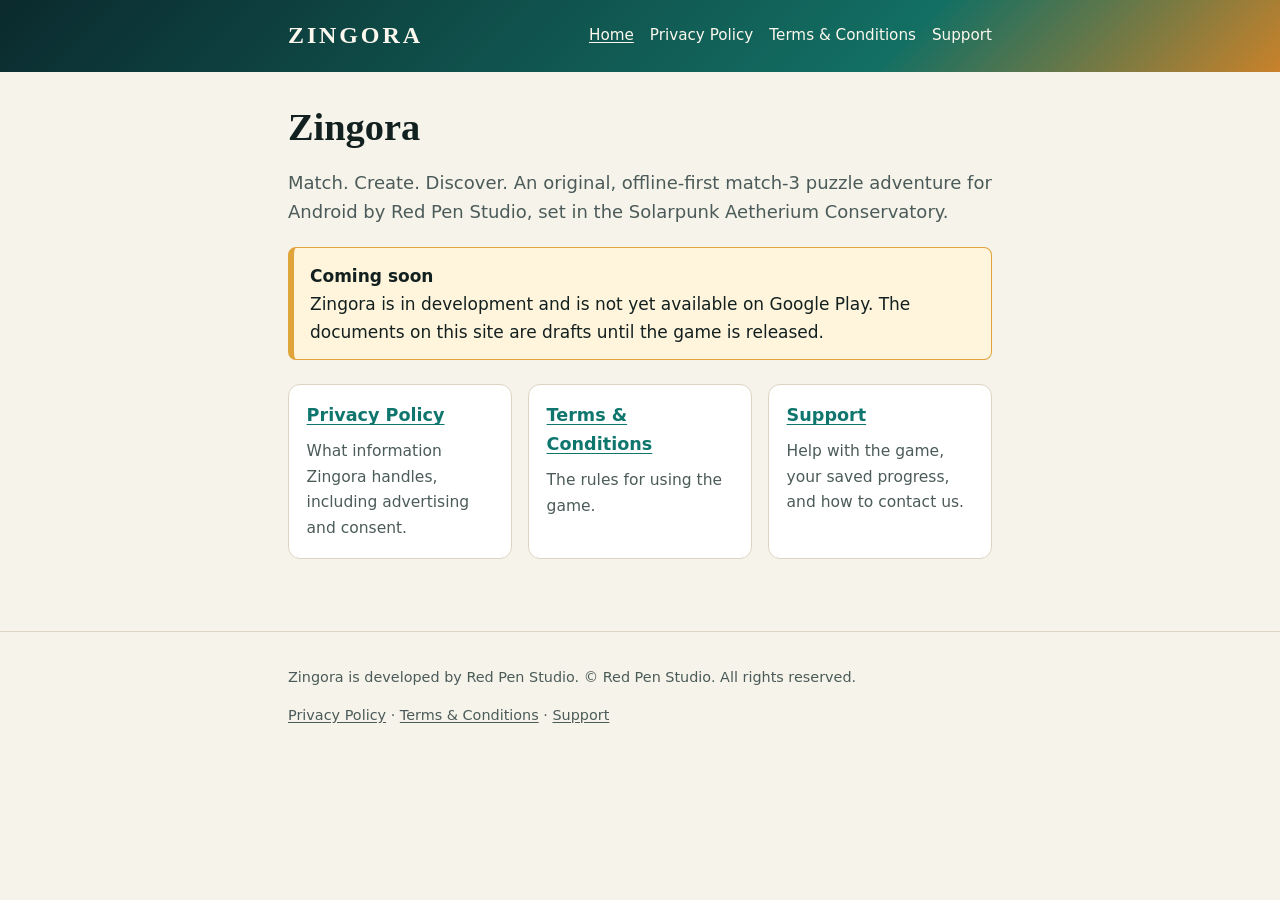
==== site/index.html @ a3fc2c24 "Add Zingora legal website and GitHub Pages workflow - Responsive static site in site/: home, draft P" ====
<!DOCTYPE html>
<html lang="en">
<head>
  <meta charset="utf-8">
  <meta name="viewport" content="width=device-width, initial-scale=1">
  <title>Zingora by Red Pen Studio</title>
  <meta name="description" content="Legal and support information for Zingora, an offline-first match-3 puzzle adventure for Android by Red Pen Studio.">
  <meta name="color-scheme" content="light dark">
  <link rel="stylesheet" href="styles.css">
</head>
<body>
  <a class="skip-link" href="#content">Skip to content</a>
  <header class="site-header">
    <div class="inner">
      <a class="brand" href="index.html">ZINGORA</a>
      <nav class="site-nav" aria-label="Main">
        <ul>
          <li><a href="index.html" aria-current="page">Home</a></li>
          <li><a href="privacy-policy.html">Privacy Policy</a></li>
          <li><a href="terms-and-conditions.html">Terms &amp; Conditions</a></li>
          <li><a href="support.html">Support</a></li>
        </ul>
      </nav>
    </div>
  </header>
  <main id="content">
    <h1>Zingora</h1>
    <p class="lede">Match. Create. Discover. An original, offline-first match-3 puzzle adventure for Android by Red Pen Studio, set in the Solarpunk Aetherium Conservatory.</p>
    <div class="notice" role="note"><strong>Coming soon</strong>Zingora is in development and is not yet available on Google Play. The documents on this site are drafts until the game is released.</div>
    <ul class="cards">
      <li class="card"><h2><a href="privacy-policy.html">Privacy Policy</a></h2><p>What information Zingora handles, including advertising and consent.</p></li>
      <li class="card"><h2><a href="terms-and-conditions.html">Terms &amp; Conditions</a></h2><p>The rules for using the game.</p></li>
      <li class="card"><h2><a href="support.html">Support</a></h2><p>Help with the game, your saved progress, and how to contact us.</p></li>
    </ul>
  </main>
  <footer class="site-footer">
    <div class="inner">
      <p>Zingora is developed by Red Pen Studio. &copy; Red Pen Studio. All rights reserved.</p>
      <p><a href="privacy-policy.html">Privacy Policy</a> &middot; <a href="terms-and-conditions.html">Terms &amp; Conditions</a> &middot; <a href="support.html">Support</a></p>
    </div>
  </footer>
</body>
</html>
---- site/styles.css ----
:root {
  --bg: #f6f3ea;
  --surface: #ffffff;
  --ink: #12201f;
  --muted: #4b5b59;
  --brand: #0f766e;
  --brand-ink: #ffffff;
  --brass: #b45309;
  --line: #ddd5c3;
  --notice-bg: #fff4dc;
  --notice-line: #e0a43a;
  --placeholder-bg: #fde68a;
  --max: 46rem;
}
@media (prefers-color-scheme: dark) {
  :root {
    --bg: #0b1c1e;
    --surface: #10282b;
    --ink: #e8f0ee;
    --muted: #a8bab7;
    --brand: #2dd4bf;
    --brand-ink: #062a27;
    --brass: #f5b450;
    --line: #23413f;
    --notice-bg: #2a2412;
    --notice-line: #a07a2c;
    --placeholder-bg: #5b4a12;
  }
}
* { box-sizing: border-box; }
html { -webkit-text-size-adjust: 100%; }
body {
  margin: 0;
  font-family: system-ui, -apple-system, "Segoe UI", Roboto, "Helvetica Neue", Arial, sans-serif;
  font-size: 1.0625rem;
  line-height: 1.65;
  color: var(--ink);
  background: var(--bg);
}
a { color: var(--brand); text-underline-offset: 0.15em; }
a:focus-visible, button:focus-visible { outline: 3px solid var(--brass); outline-offset: 2px; }
.skip-link { position: absolute; left: -999px; top: 0; padding: 0.5rem 1rem; background: var(--surface); }
.skip-link:focus { left: 1rem; z-index: 10; }
.site-header {
  background: linear-gradient(135deg, #0b2a2e, #136f63 70%, #c9822a);
  color: #fdf8ee;
}
.site-header .inner, main, .site-footer .inner { max-width: var(--max); margin: 0 auto; padding: 0 1rem; }
.site-header .inner { display: flex; flex-wrap: wrap; align-items: center; justify-content: space-between; gap: 0.75rem; padding-top: 1rem; padding-bottom: 1rem; }
.brand { color: inherit; text-decoration: none; font-family: Georgia, "Times New Roman", serif; font-size: 1.5rem; font-weight: 700; letter-spacing: 0.12em; }
.site-nav ul { list-style: none; margin: 0; padding: 0; display: flex; flex-wrap: wrap; gap: 0.25rem 1rem; }
.site-nav a { color: #fdf8ee; text-decoration: none; font-size: 0.95rem; padding: 0.35rem 0; display: inline-block; }
.site-nav a[aria-current="page"], .site-nav a:hover { text-decoration: underline; }
main { padding-top: 2rem; padding-bottom: 3rem; }
h1 { font-family: Georgia, "Times New Roman", serif; font-size: clamp(1.75rem, 5vw, 2.4rem); line-height: 1.2; margin: 0 0 0.5rem; }
h2 { font-size: 1.3rem; margin-top: 2.25rem; border-bottom: 1px solid var(--line); padding-bottom: 0.3rem; }
h3 { font-size: 1.1rem; margin-top: 1.5rem; }
.lede { color: var(--muted); font-size: 1.125rem; }
.meta { color: var(--muted); font-size: 0.95rem; }
.notice {
  background: var(--notice-bg);
  border: 1px solid var(--notice-line);
  border-left-width: 6px;
  border-radius: 8px;
  padding: 0.85rem 1rem;
  margin: 1.25rem 0;
}
.notice strong { display: block; }
.placeholder { background: var(--placeholder-bg); padding: 0 0.3em; border-radius: 4px; font-weight: 600; }
.cards { display: grid; grid-template-columns: repeat(auto-fit, minmax(14rem, 1fr)); gap: 1rem; margin: 1.5rem 0; padding: 0; list-style: none; }
.card { background: var(--surface); border: 1px solid var(--line); border-radius: 12px; padding: 1rem 1.1rem; }
.card h2 { border: 0; margin: 0 0 0.25rem; font-size: 1.1rem; }
.card p { margin: 0; color: var(--muted); font-size: 0.97rem; }
table { width: 100%; border-collapse: collapse; margin: 1rem 0; font-size: 0.97rem; display: block; overflow-x: auto; }
th, td { text-align: left; vertical-align: top; padding: 0.55rem 0.6rem; border-bottom: 1px solid var(--line); }
th { background: var(--surface); }
.site-footer { border-top: 1px solid var(--line); color: var(--muted); font-size: 0.9rem; }
.site-footer .inner { padding-top: 1.25rem; padding-bottom: 2rem; }
.site-footer a { color: inherit; }
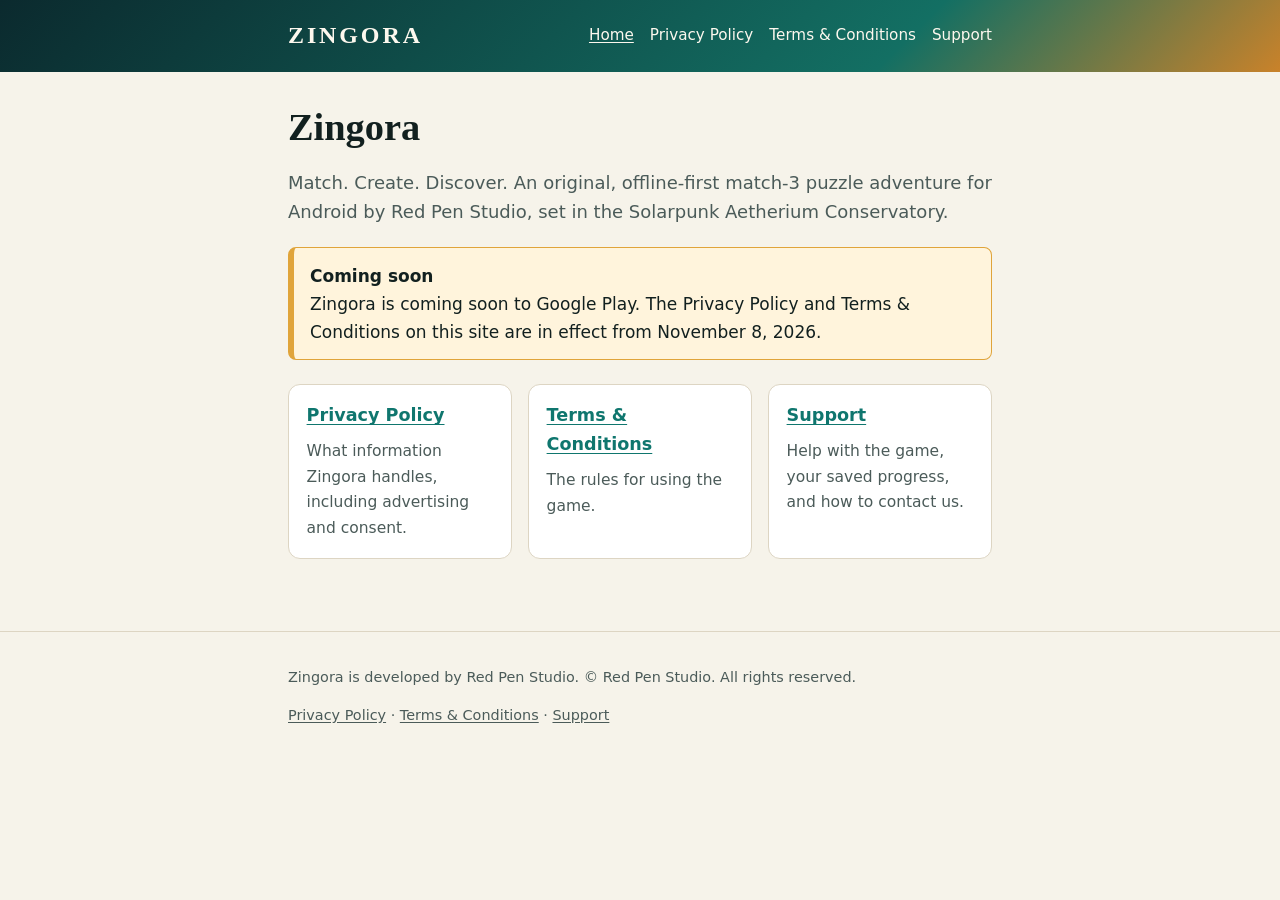
==== commit bab79271: "Phase I: fill every legal placeholder and publish app-ads.txt - Privacy Policy rewritten to describe" ====
--- a/site/index.html
+++ b/site/index.html
@@ -26,7 +26,7 @@
   <main id="content">
     <h1>Zingora</h1>
     <p class="lede">Match. Create. Discover. An original, offline-first match-3 puzzle adventure for Android by Red Pen Studio, set in the Solarpunk Aetherium Conservatory.</p>
-    <div class="notice" role="note"><strong>Coming soon</strong>Zingora is in development and is not yet available on Google Play. The documents on this site are drafts until the game is released.</div>
+    <div class="notice" role="note"><strong>Coming soon</strong>Zingora is coming soon to Google Play. The Privacy Policy and Terms &amp; Conditions on this site are in effect from November 8, 2026.</div>
     <ul class="cards">
       <li class="card"><h2><a href="privacy-policy.html">Privacy Policy</a></h2><p>What information Zingora handles, including advertising and consent.</p></li>
       <li class="card"><h2><a href="terms-and-conditions.html">Terms &amp; Conditions</a></h2><p>The rules for using the game.</p></li>
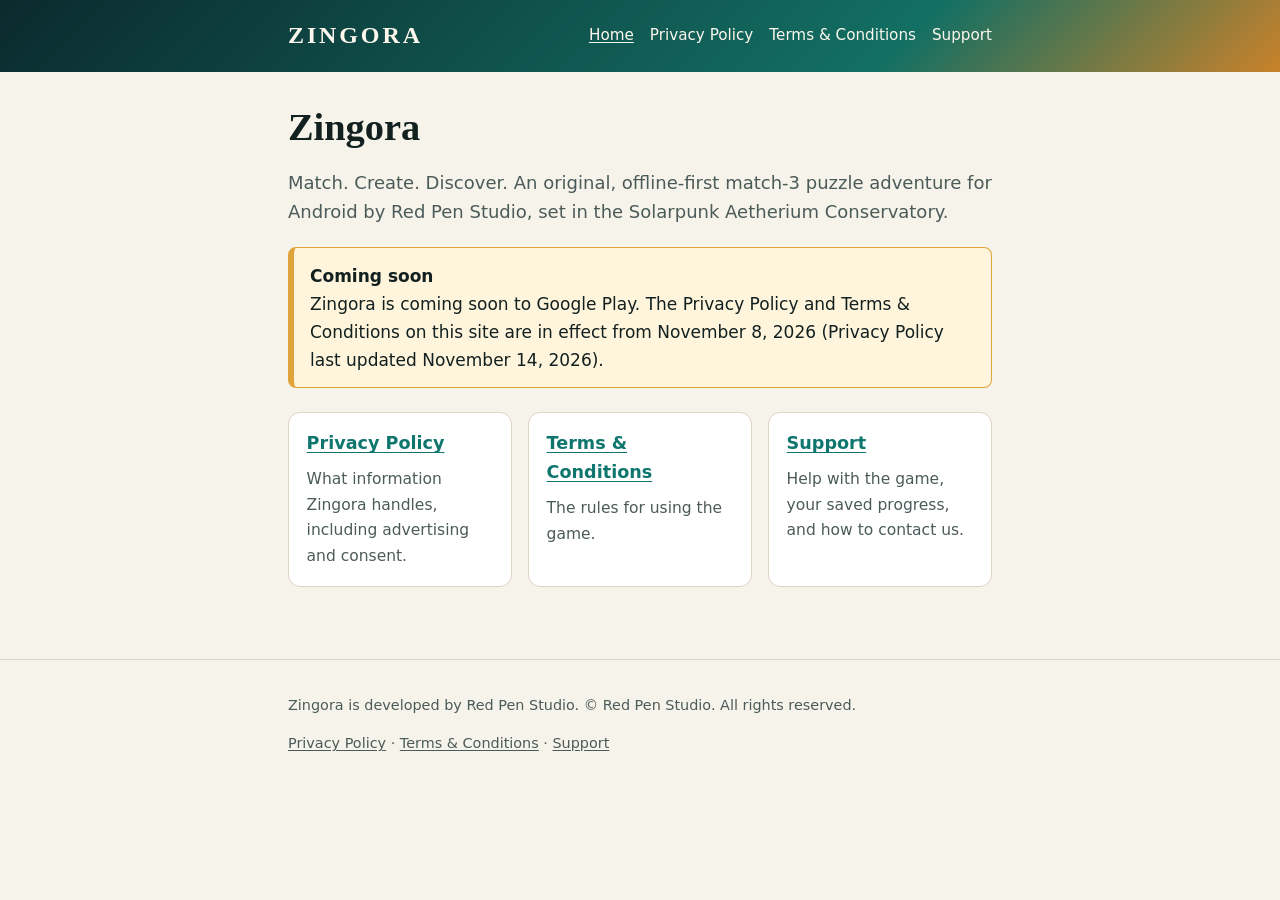
==== commit 19c5b974: "Privacy Policy: measurement wording, US opt-out turns Meta off (final audit M1, M2) The policy now s" ====
--- a/site/index.html
+++ b/site/index.html
@@ -26,7 +26,7 @@
   <main id="content">
     <h1>Zingora</h1>
     <p class="lede">Match. Create. Discover. An original, offline-first match-3 puzzle adventure for Android by Red Pen Studio, set in the Solarpunk Aetherium Conservatory.</p>
-    <div class="notice" role="note"><strong>Coming soon</strong>Zingora is coming soon to Google Play. The Privacy Policy and Terms &amp; Conditions on this site are in effect from November 8, 2026.</div>
+    <div class="notice" role="note"><strong>Coming soon</strong>Zingora is coming soon to Google Play. The Privacy Policy and Terms &amp; Conditions on this site are in effect from November 8, 2026 (Privacy Policy last updated November 14, 2026).</div>
     <ul class="cards">
       <li class="card"><h2><a href="privacy-policy.html">Privacy Policy</a></h2><p>What information Zingora handles, including advertising and consent.</p></li>
       <li class="card"><h2><a href="terms-and-conditions.html">Terms &amp; Conditions</a></h2><p>The rules for using the game.</p></li>
